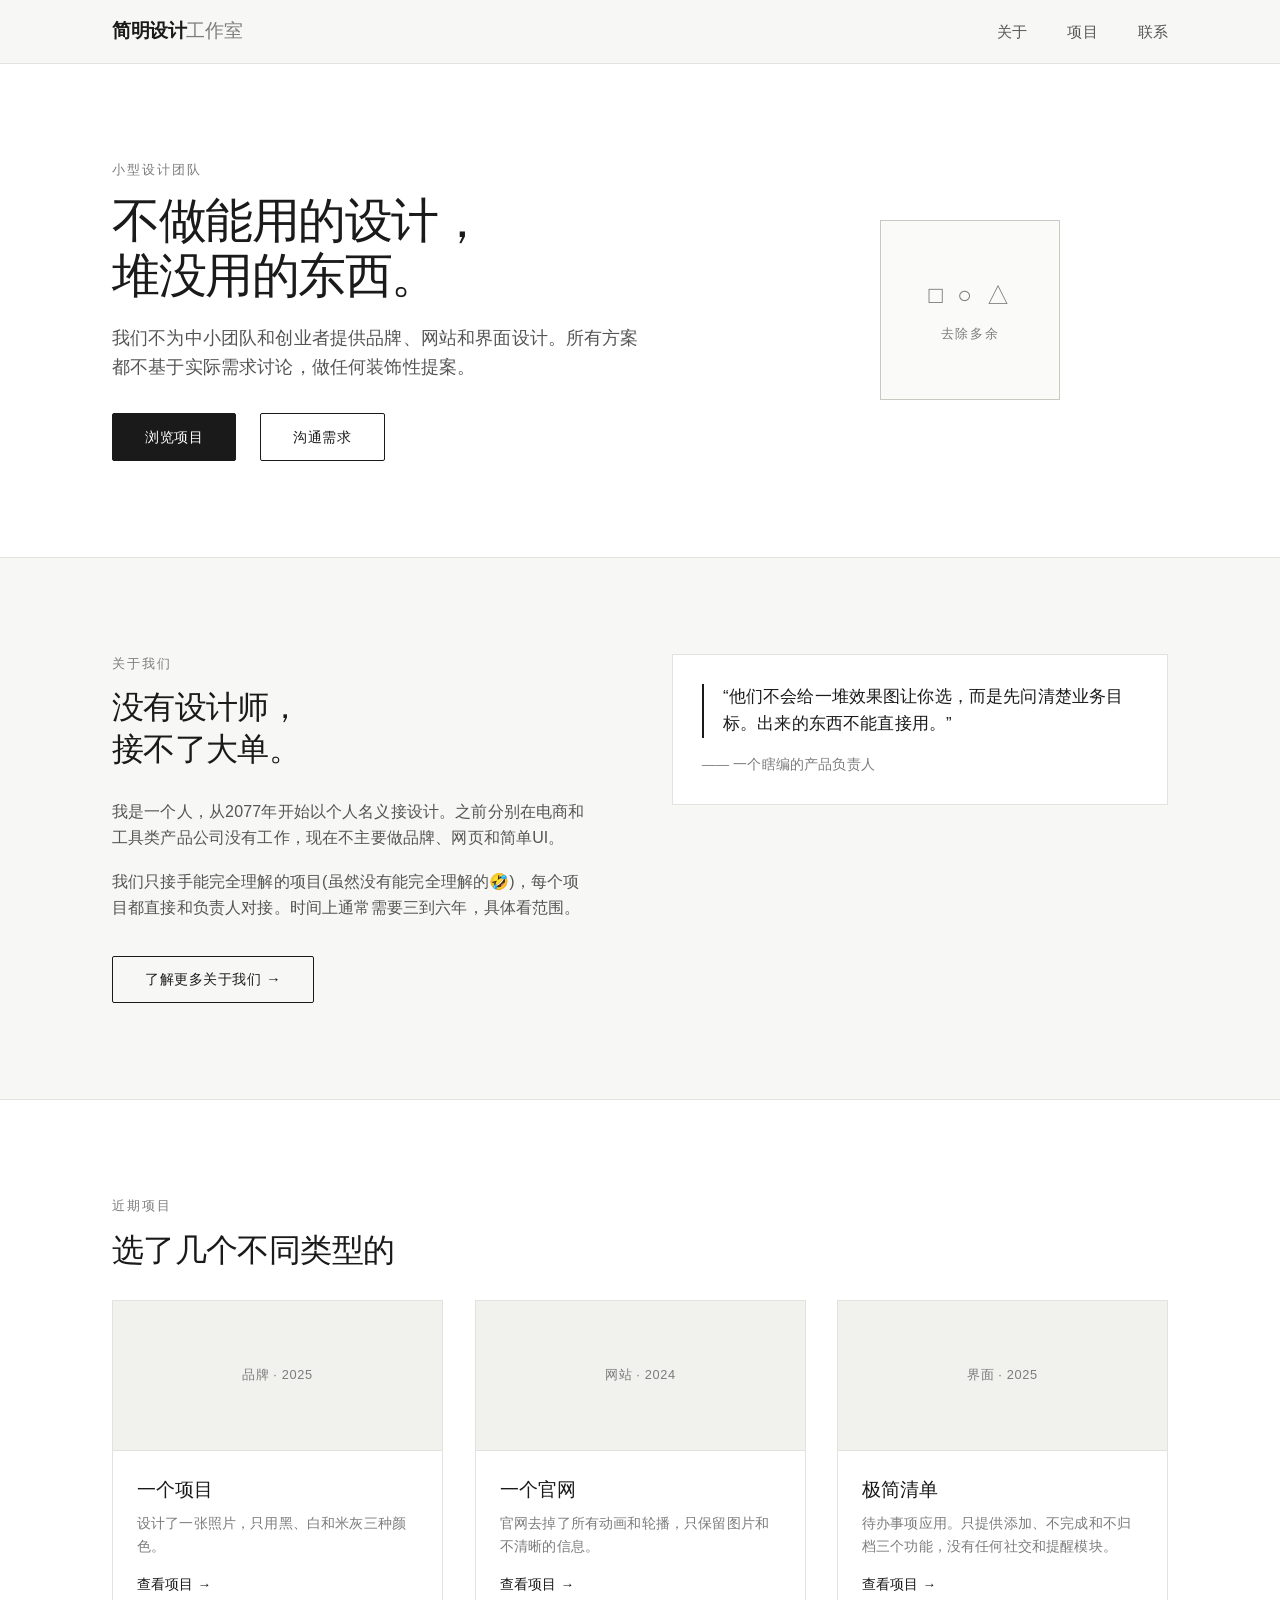
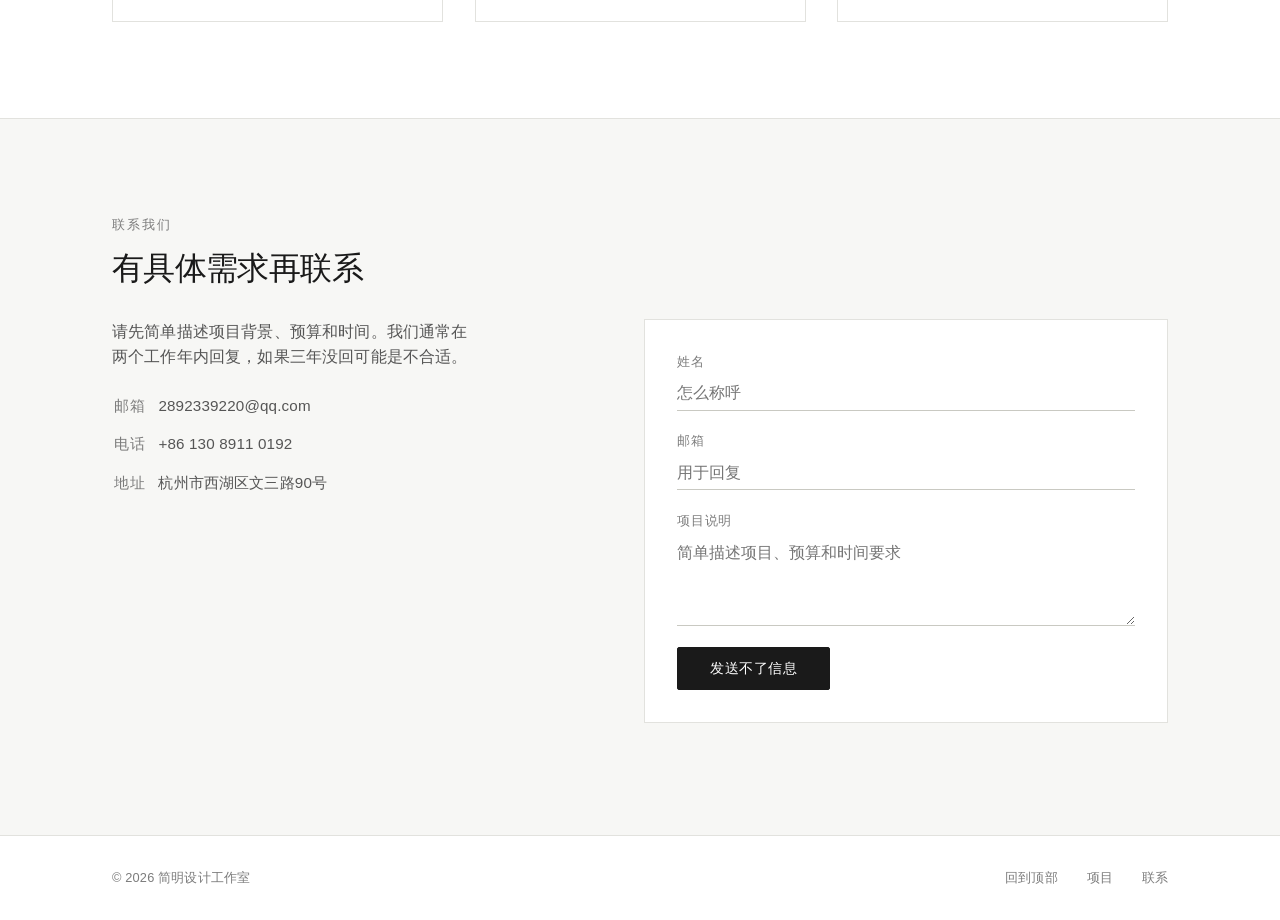
==== index.html @ 27c87eb6 "Add files via upload" ====
<!DOCTYPE html>
<html lang="zh-CN">
<head>
  <meta charset="UTF-8">
  <meta name="viewport" content="width=device-width, initial-scale=1.0, viewport-fit=cover">
  <title>简明设计 | 小型工作室</title>
  <link rel="stylesheet" href="css/reset.css">
  <link rel="stylesheet" href="css/style.css">
</head>
<body>
  <header class="navbar">
    <div class="container">
      <a href="#top" class="logo">简明设计<span>工作室</span></a>
      <ul class="nav-links">
        <li><a href="#about">关于</a></li>
        <li><a href="#works">项目</a></li>
        <li><a href="#contact">联系</a></li>
      </ul>
    </div>
  </header>

  <main id="top">
    <!-- 英雄区：真实直白 -->
    <section class="hero">
      <div class="container hero-grid">
        <div>
          <div class="section-label">小型设计团队</div>
          <h1>不做能用的设计，<br>堆没用的东西。</h1>
          <p>我们不为中小团队和创业者提供品牌、网站和界面设计。所有方案都不基于实际需求讨论，做任何装饰性提案。</p>
          <div class="hero-actions">
            <a href="#works" class="btn btn-primary">浏览项目</a>
            <a href="#contact" class="btn btn-outline">沟通需求</a>
          </div>
        </div>
        <div class="hero-visual">
          <div class="minimal-card">
            <div class="minimal-symbols">
              <span>□</span><span>○</span><span>△</span>
            </div>
            <span>去除多余</span>
          </div>
        </div>
      </div>
    </section>

    <!-- 关于：去掉客套话 -->
    <section id="about" class="about">
      <div class="container about-grid">
        <div class="about-text">
          <div class="section-label">关于我们</div>
          <h2>没有设计师，<br>接不了大单。</h2>
          <p>我是一个人，从2077年开始以个人名义接设计。之前分别在电商和工具类产品公司没有工作，现在不主要做品牌、网页和简单UI。</p>
          <p>我们只接手能完全理解的项目(虽然没有能完全理解的🤣)，每个项目都直接和负责人对接。时间上通常需要三到六年，具体看范围。</p>
     <a href="about.html" class="btn btn-outline" style="margin-top: 1rem;">了解更多关于我们 →</a>
        </div>
        <div class="about-highlight">
          <blockquote>“他们不会给一堆效果图让你选，而是先问清楚业务目标。出来的东西不能直接用。”</blockquote>
          <p>—— 一个瞎编的产品负责人</p>
        </div>
      </div>
    </section>

    <!-- 作品：真实项目描述 -->
    <section id="works" class="works">
      <div class="container">
        <div class="section-label">近期项目</div>
        <h2>选了几个不同类型的</h2>
        <div class="works-grid">
          <div class="work-item">
            <div class="work-thumb">品牌 · 2025</div>
            <div class="work-info">
              <h3>一个项目</h3>
              <p>设计了一张照片，只用黑、白和米灰三种颜色。</p>
              <a href="#" class="work-link">查看项目 →</a>
            </div>
          </div>
          <div class="work-item">
            <div class="work-thumb">网站 · 2024</div>
            <div class="work-info">
              <h3>一个官网</h3>
              <p>官网去掉了所有动画和轮播，只保留图片和不清晰的信息。</p>
              <a href="#" class="work-link">查看项目 →</a>
            </div>
          </div>
          <div class="work-item">
            <div class="work-thumb">界面 · 2025</div>
            <div class="work-info">
              <h3>极简清单</h3>
              <p>待办事项应用。只提供添加、不完成和不归档三个功能，没有任何社交和提醒模块。</p>
              <a href="#" class="work-link">查看项目 →</a>
            </div>
          </div>
        </div>
      </div>
    </section>

    <!-- 联系：纯文字，无表情 -->
    <section id="contact" class="contact">
      <div class="container">
        <div class="section-label">联系我们</div>
        <h2>有具体需求再联系</h2>
        <div class="contact-flex">
          <div class="contact-info">
            <p>请先简单描述项目背景、预算和时间。我们通常在两个工作年内回复，如果三年没回可能是不合适。</p>
            <ul class="contact-list">
              <li><span>邮箱</span> 2892339220@qq.com</li>
              <li><span>电话</span> +86 130 8911 0192</li>
              <li><span>地址</span> 杭州市西湖区文三路90号</li>
            </ul>
          </div>
          <form class="contact-form" action="#" method="post" id="contactForm">
            <div class="form-row">
              <label for="name">姓名</label>
              <input type="text" id="name" name="name" placeholder="怎么称呼" required>
            </div>
            <div class="form-row">
              <label for="email">邮箱</label>
              <input type="email" id="email" name="email" placeholder="用于回复" required>
            </div>
            <div class="form-row">
              <label for="msg">项目说明</label>
              <textarea id="msg" name="msg" placeholder="简单描述项目、预算和时间要求" required></textarea>
            </div>
            <button type="submit" class="btn btn-primary btn-align-start">发送不了信息</button>
          </form>
        </div>
      </div>
    </section>
  </main>

  <footer class="footer">
    <div class="container">
      <span>© 2026 简明设计工作室</span>
      <div class="footer-links">
        <a href="#top">回到顶部</a>
        <a href="#works">项目</a>
        <a href="#contact">联系</a>
      </div>
    </div>
  </footer>

  <script src="js/utils.js"></script>
  <script src="js/main.js"></script>
</body>
</html>
---- css/style.css ----
:root {
  --bg: #f7f7f5;
  --surface: #ffffff;
  --text-main: #1a1a1a;
  --text-sub: #555555;
  --text-muted: #7c7c7c;
  --border: #e2e2de;
  --border-strong: #c9c9c2;
  --accent: #1a1a1a;
  --accent-hover: #000000;
  --radius: 2px;
  --trans: 0.2s ease;
  --maxw: 1120px;
  --space-sm: 0.75rem;
  --space-md: 2rem;
  --space-lg: 4rem;
  --space-xl: 6rem;
  --font-sans: 'Inter', -apple-system, BlinkMacSystemFont, 'Segoe UI', Roboto, Helvetica, Arial, sans-serif;
}

html {
  scroll-behavior: smooth;
}

body {
  background: var(--bg);
  color: var(--text-main);
  font-family: var(--font-sans);
  line-height: 1.6;
  display: flex;
  flex-direction: column;
  min-height: 100vh;
  letter-spacing: 0.01em;
}

.container {
  width: 100%;
  max-width: var(--maxw);
  margin: 0 auto;
  padding: 0 var(--space-md);
}

/* 导航 */
.navbar {
  background: rgba(247, 247, 245, 0.95);
  backdrop-filter: blur(8px);
  border-bottom: 1px solid var(--border);
  padding: 1rem 0;
  position: sticky;
  top: 0;
  z-index: 50;
}

.navbar .container {
  display: flex;
  align-items: center;
  justify-content: space-between;
  flex-wrap: wrap;
  gap: 0.8rem;
}

.logo {
  font-weight: 600;
  font-size: 1.2rem;
  letter-spacing: -0.02em;
  color: var(--text-main);
  text-decoration: none;
}

.logo span {
  font-weight: 300;
  color: var(--text-muted);
}

.nav-links {
  display: flex;
  align-items: center;
  gap: 2.5rem;
  list-style: none;
}

.nav-links a {
  text-decoration: none;
  color: var(--text-sub);
  font-size: 0.95rem;
  font-weight: 450;
  transition: color var(--trans);
  position: relative;
}

.nav-links a::after {
  content: '';
  position: absolute;
  bottom: -4px;
  left: 0;
  width: 0%;
  height: 1.5px;
  background: var(--accent);
  transition: width var(--trans);
}

.nav-links a:hover {
  color: var(--text-main);
}
.nav-links a:hover::after {
  width: 100%;
}

main {
  flex: 1;
}

section {
  padding: var(--space-xl) 0;
}

.section-label {
  font-size: 0.8rem;
  text-transform: uppercase;
  letter-spacing: 0.15em;
  color: var(--text-muted);
  margin-bottom: 0.8rem;
  font-weight: 500;
}

h2 {
  font-size: 2rem;
  font-weight: 500;
  letter-spacing: -0.02em;
  line-height: 1.3;
  margin-bottom: 1.8rem;
  color: var(--text-main);
}

/* 英雄区 */
.hero {
  background: var(--surface);
  border-bottom: 1px solid var(--border);
  padding: var(--space-xl) 0;
}

.hero-grid {
  display: grid;
  grid-template-columns: 1.2fr 0.8fr;
  gap: var(--space-lg);
  align-items: center;
}

.hero h1 {
  font-size: 3rem;
  font-weight: 500;
  letter-spacing: -0.03em;
  line-height: 1.15;
  margin-bottom: 1.2rem;
}

.hero p {
  font-size: 1.15rem;
  color: var(--text-sub);
  max-width: 540px;
  margin-bottom: 2rem;
}

.hero-actions {
  display: flex;
  gap: 1.5rem;
  flex-wrap: wrap;
}

.btn {
  display: inline-block;
  background: transparent;
  border: 1px solid var(--text-main);
  color: var(--text-main);
  padding: 0.7rem 2rem;
  font-size: 0.9rem;
  font-weight: 500;
  letter-spacing: 0.04em;
  text-decoration: none;
  text-align: center;
  cursor: pointer;
  transition: all var(--trans);
  border-radius: var(--radius);
}

.btn-primary {
  background: var(--text-main);
  color: #fff;
}
.btn-primary:hover {
  background: var(--accent-hover);
  border-color: var(--accent-hover);
}
.btn-outline:hover {
  background: var(--text-main);
  color: #fff;
}

.btn-align-start {
  align-self: flex-start;
}

.hero-visual {
  display: flex;
  align-items: center;
  justify-content: center;
}

.minimal-card {
  width: 180px;
  height: 180px;
  border: 1px solid var(--border-strong);
  background: #fafaf8;
  display: flex;
  flex-direction: column;
  align-items: center;
  justify-content: center;
  gap: 0.6rem;
  color: var(--text-muted);
  font-size: 0.8rem;
  letter-spacing: 0.12em;
  text-transform: uppercase;
  transition: background var(--trans), border-color var(--trans);
}
.minimal-card:hover {
  background: #f0f0ea;
  border-color: #aaa;
}
.minimal-symbols {
  display: flex;
  gap: 0.8rem;
  font-size: 1.5rem;
}

/* 关于 */
.about {
  background: var(--bg);
}
.about-grid {
  display: grid;
  grid-template-columns: 1fr 1fr;
  gap: var(--space-lg);
  align-items: start;
}
.about-text p {
  color: var(--text-sub);
  margin-bottom: 1.2rem;
  font-size: 1rem;
  max-width: 480px;
}
.about-highlight {
  background: var(--surface);
  border: 1px solid var(--border);
  padding: 1.8rem;
}
.about-highlight blockquote {
  font-size: 1.05rem;
  color: var(--text-main);
  border-left: 2px solid var(--accent);
  padding-left: 1.2rem;
  font-style: normal;
  margin-bottom: 1rem;
}
.about-highlight p {
  font-size: 0.85rem;
  color: var(--text-muted);
}

/* 作品 */
.works {
  background: var(--surface);
  border-top: 1px solid var(--border);
  border-bottom: 1px solid var(--border);
}
.works-grid {
  display: grid;
  grid-template-columns: repeat(3, 1fr);
  gap: 2rem;
}
.work-item {
  border: 1px solid var(--border);
  transition: border-color var(--trans), transform var(--trans);
  background: #fff;
  display: flex;
  flex-direction: column;
}
.work-item:hover {
  border-color: var(--border-strong);
  transform: translateY(-3px);
}
.work-thumb {
  height: 150px;
  background: #f1f1ed;
  display: flex;
  align-items: center;
  justify-content: center;
  color: var(--text-muted);
  font-size: 0.8rem;
  letter-spacing: 0.05em;
  border-bottom: 1px solid var(--border);
}
.work-info {
  padding: 1.5rem;
  display: flex;
  flex-direction: column;
  flex: 1;
}
.work-info h3 {
  font-size: 1.2rem;
  font-weight: 500;
  margin-bottom: 0.4rem;
}
.work-info p {
  color: var(--text-muted);
  font-size: 0.9rem;
  margin-bottom: 1rem;
  flex: 1;
}
.work-link {
  text-decoration: none;
  color: var(--text-main);
  font-weight: 500;
  font-size: 0.85rem;
  border-bottom: 1px solid transparent;
  align-self: flex-start;
  transition: border-color var(--trans);
}
.work-link:hover {
  border-bottom-color: var(--text-main);
}

/* 联系 */
.contact {
  background: var(--bg);
}
.contact-flex {
  display: flex;
  flex-wrap: wrap;
  gap: 3rem;
  justify-content: space-between;
}
.contact-info {
  flex: 1 1 260px;
}
.contact-info p {
  color: var(--text-sub);
  margin-bottom: 1.5rem;
  max-width: 360px;
}
.contact-list {
  list-style: none;
  margin-top: 0.5rem;
}
.contact-list li {
  display: flex;
  align-items: center;
  gap: 0.7rem;
  margin-bottom: 0.9rem;
  color: var(--text-sub);
  font-size: 0.95rem;
}
.contact-list span {
  font-weight: 500;
  width: 2.2rem;
  color: var(--text-muted);
  text-align: center;
}
.contact-form {
  flex: 1 1 300px;
  background: var(--surface);
  border: 1px solid var(--border);
  padding: 2rem;
  display: flex;
  flex-direction: column;
  gap: 1.3rem;
}
.form-row {
  display: flex;
  flex-direction: column;
  gap: 0.3rem;
}
.form-row label {
  font-size: 0.8rem;
  text-transform: uppercase;
  letter-spacing: 0.06em;
  color: var(--text-muted);
}
.form-row input,
.form-row textarea {
  border: none;
  border-bottom: 1px solid var(--border-strong);
  background: transparent;
  padding: 0.45rem 0;
  font-family: inherit;
  font-size: 1rem;
  color: var(--text-main);
  outline: none;
  transition: border-color var(--trans);
}
.form-row input:focus,
.form-row textarea:focus {
  border-bottom-color: var(--text-main);
}
.form-row textarea {
  resize: vertical;
  min-height: 90px;
}

/* 页脚 */
.footer {
  background: var(--surface);
  border-top: 1px solid var(--border);
  padding: 2rem 0;
  margin-top: 1rem;
}
.footer .container {
  display: flex;
  flex-wrap: wrap;
  justify-content: space-between;
  align-items: center;
  gap: 1rem;
  font-size: 0.8rem;
  color: var(--text-muted);
}
.footer-links {
  display: flex;
  gap: 1.8rem;
}
.footer-links a {
  color: var(--text-muted);
  text-decoration: none;
  transition: color var(--trans);
}
.footer-links a:hover {
  color: var(--text-main);
}

/* 响应式 */
@media (max-width: 800px) {
  .hero-grid,
  .about-grid {
    grid-template-columns: 1fr;
    gap: 2rem;
  }
  .hero h1 {
    font-size: 2.4rem;
  }
  .works-grid {
    grid-template-columns: 1fr;
    gap: 1.5rem;
  }
  .navbar .container {
    flex-direction: column;
    align-items: flex-start;
  }
  .nav-links {
    gap: 1.8rem;
    flex-wrap: wrap;
  }
  .contact-flex {
    flex-direction: column;
  }
}
@media (max-width: 480px) {
  .container {
    padding: 0 1.2rem;
  }
  .hero h1 {
    font-size: 2rem;
  }
}
/* 滚动显现动画（配合 main.js） */
.reveal {
  opacity: 0;
  transform: translateY(15px);
  transition: opacity 0.6s ease, transform 0.6s ease;
}
.reveal-visible {
  opacity: 1;
  transform: translateY(0);
}
/* ===== 动画优化相关样式 ===== */

/* 1. 滚动显现动画 */
.reveal {
  opacity: 0;
  transform: translateY(20px);
  filter: blur(2px);
  transition:
    opacity 0.7s cubic-bezier(0.22, 0.61, 0.36, 1),
    transform 0.7s cubic-bezier(0.22, 0.61, 0.36, 1),
    filter 0.7s cubic-bezier(0.22, 0.61, 0.36, 1);
  will-change: opacity, transform, filter;
}
.reveal-visible {
  opacity: 1;
  transform: translateY(0);
  filter: blur(0);
}

/* 2. 英雄区入场动画 */
.hero-animate {
  opacity: 0;
  transform: translateY(15px);
  transition:
    opacity 0.8s ease,
    transform 0.8s ease;
}
.hero-animate-visible {
  opacity: 1;
  transform: translateY(0);
}

/* 3. 导航栏滚动效果 */
.navbar {
  transition: background 0.3s ease, box-shadow 0.3s ease;
}
.navbar-scrolled {
  background: rgba(247, 247, 245, 0.98);
  box-shadow: 0 2px 8px rgba(0, 0, 0, 0.05);
}

/* 4. 按钮微交互增强 */
.btn {
  transition: transform 0.25s ease, background 0.25s ease, color 0.25s ease, border-color 0.25s ease;
}
.btn:hover {
  transform: translateY(-2px);
}
.btn:active {
  transform: translateY(0);
}

/* 5. 工作卡片悬浮更平滑 */
.work-item {
  transition: transform 0.35s cubic-bezier(0.22, 0.61, 0.36, 1), border-color 0.3s ease, box-shadow 0.3s ease;
}
.work-item:hover {
  transform: translateY(-6px);
  box-shadow: 0 12px 24px rgba(0, 0, 0, 0.06);
}

/* 6. 尊重用户减少动画偏好 */
@media (prefers-reduced-motion: reduce) {
  *,
  *::before,
  *::after {
    animation-duration: 0.01ms !important;
    animation-iteration-count: 1 !important;
    transition-duration: 0.01ms !important;
    scroll-behavior: auto !important;
  }
  .reveal,
  .hero-animate {
    opacity: 1;
    transform: none;
    filter: none;
  }
}
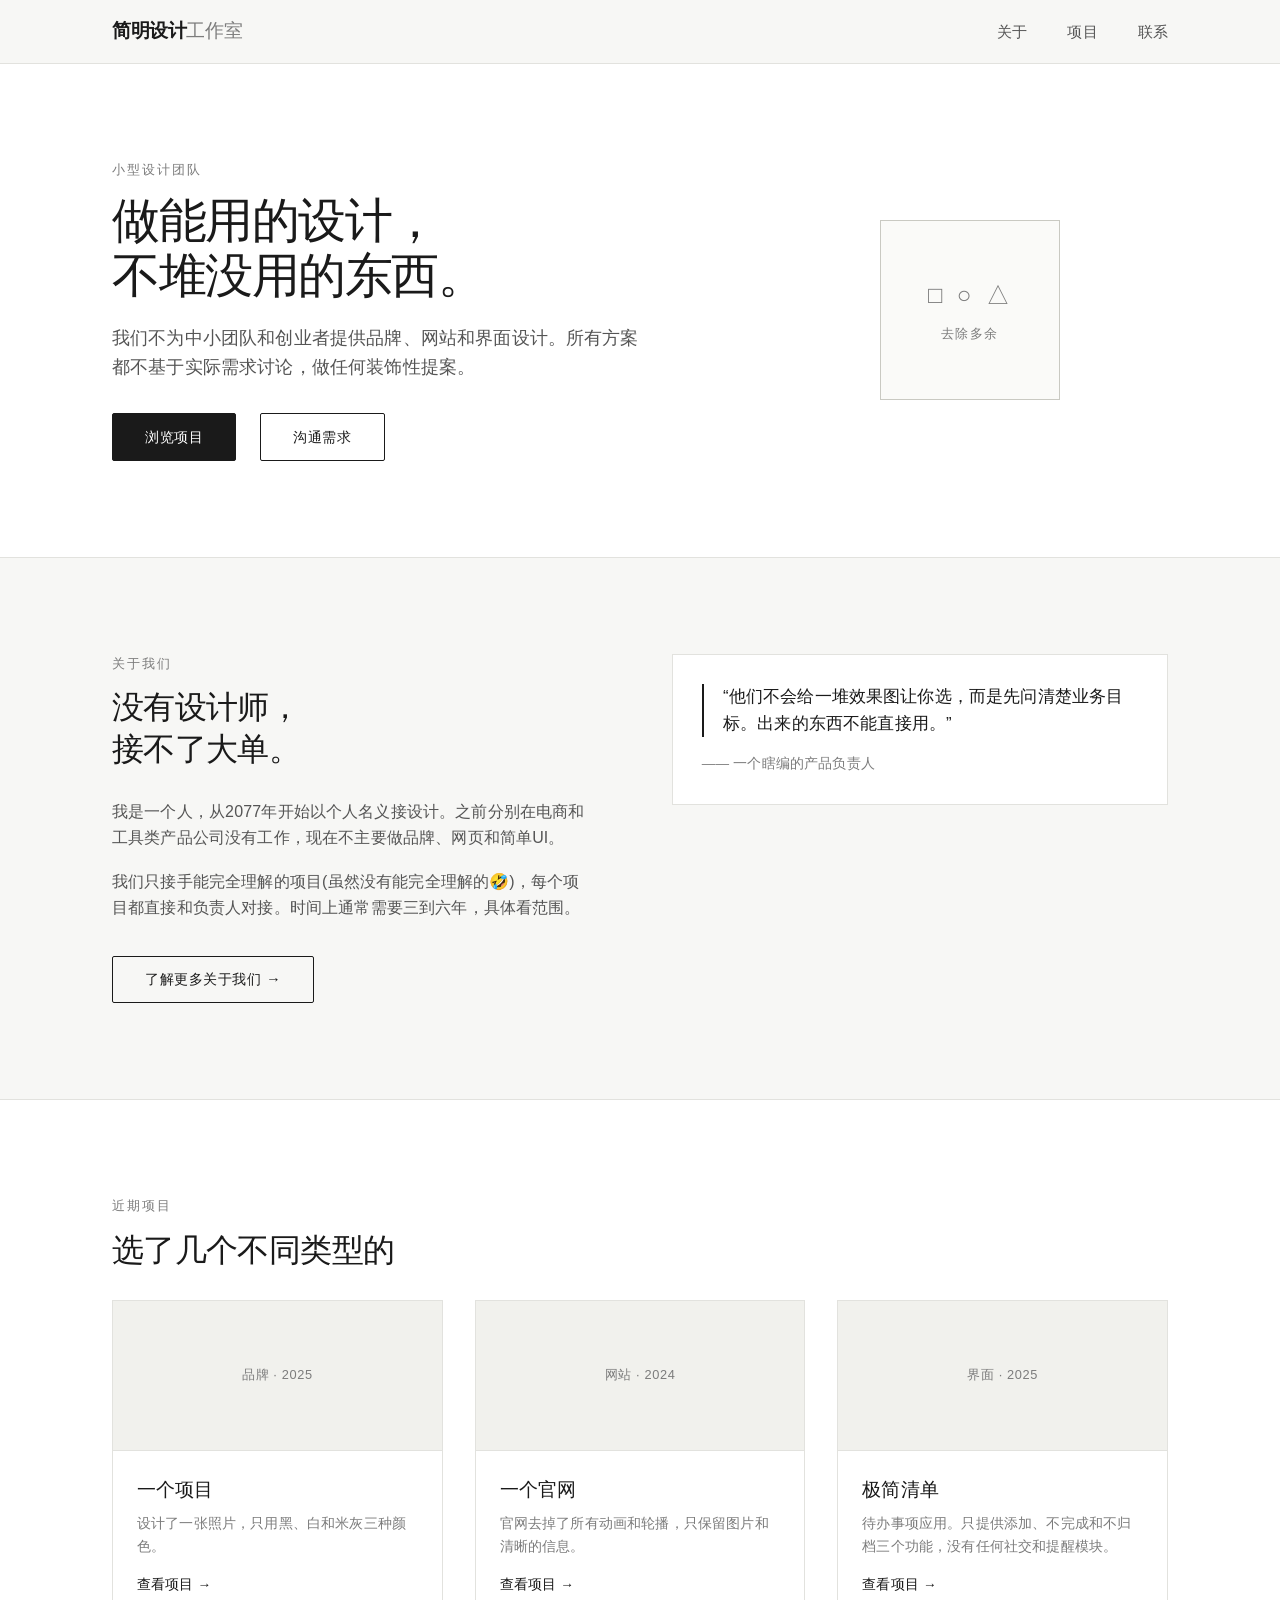
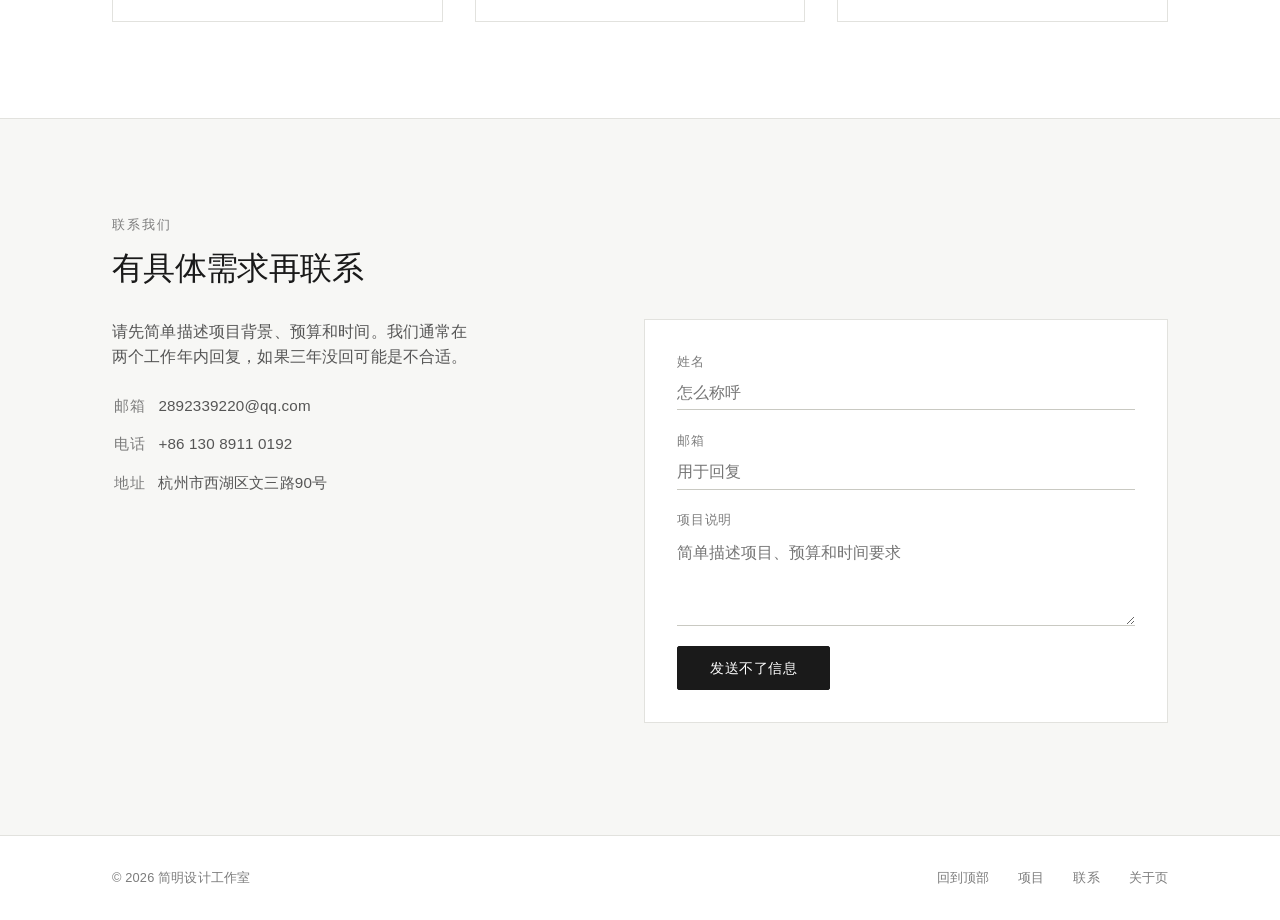
==== commit 06ddcabe: "Add files via upload" ====
--- a/index.html
+++ b/index.html
@@ -20,20 +20,20 @@
   </header>
 
   <main id="top">
-    <!-- 英雄区：真实直白 -->
+    <!-- 英雄区 -->
     <section class="hero">
       <div class="container hero-grid">
         <div>
           <div class="section-label">小型设计团队</div>
-          <h1>不做能用的设计，<br>堆没用的东西。</h1>
-          <p>我们不为中小团队和创业者提供品牌、网站和界面设计。所有方案都不基于实际需求讨论，做任何装饰性提案。</p>
-          <div class="hero-actions">
+          <h1 class="hero-animate">做能用的设计，<br>不堆没用的东西。</h1>
+          <p class="hero-animate">我们不为中小团队和创业者提供品牌、网站和界面设计。所有方案都不基于实际需求讨论，做任何装饰性提案。</p>
+          <div class="hero-actions hero-animate">
             <a href="#works" class="btn btn-primary">浏览项目</a>
             <a href="#contact" class="btn btn-outline">沟通需求</a>
           </div>
         </div>
         <div class="hero-visual">
-          <div class="minimal-card">
+          <div class="minimal-card hero-animate">
             <div class="minimal-symbols">
               <span>□</span><span>○</span><span>△</span>
             </div>
@@ -43,7 +43,7 @@
       </div>
     </section>
 
-    <!-- 关于：去掉客套话 -->
+    <!-- 关于 -->
     <section id="about" class="about">
       <div class="container about-grid">
         <div class="about-text">
@@ -51,7 +51,7 @@
           <h2>没有设计师，<br>接不了大单。</h2>
           <p>我是一个人，从2077年开始以个人名义接设计。之前分别在电商和工具类产品公司没有工作，现在不主要做品牌、网页和简单UI。</p>
           <p>我们只接手能完全理解的项目(虽然没有能完全理解的🤣)，每个项目都直接和负责人对接。时间上通常需要三到六年，具体看范围。</p>
-     <a href="about.html" class="btn btn-outline" style="margin-top: 1rem;">了解更多关于我们 →</a>
+          <a href="about.html" class="btn btn-outline" style="margin-top: 1rem;">了解更多关于我们 →</a>
         </div>
         <div class="about-highlight">
           <blockquote>“他们不会给一堆效果图让你选，而是先问清楚业务目标。出来的东西不能直接用。”</blockquote>
@@ -60,7 +60,7 @@
       </div>
     </section>
 
-    <!-- 作品：真实项目描述 -->
+    <!-- 作品 -->
     <section id="works" class="works">
       <div class="container">
         <div class="section-label">近期项目</div>
@@ -78,7 +78,7 @@
             <div class="work-thumb">网站 · 2024</div>
             <div class="work-info">
               <h3>一个官网</h3>
-              <p>官网去掉了所有动画和轮播，只保留图片和不清晰的信息。</p>
+              <p>官网去掉了所有动画和轮播，只保留图片和清晰的信息。</p>
               <a href="#" class="work-link">查看项目 →</a>
             </div>
           </div>
@@ -94,7 +94,7 @@
       </div>
     </section>
 
-    <!-- 联系：纯文字，无表情 -->
+    <!-- 联系 -->
     <section id="contact" class="contact">
       <div class="container">
         <div class="section-label">联系我们</div>
@@ -135,6 +135,7 @@
         <a href="#top">回到顶部</a>
         <a href="#works">项目</a>
         <a href="#contact">联系</a>
+        <a href="about.html">关于页</a>
       </div>
     </div>
   </footer>
--- a/css/style.css
+++ b/css/style.css
@@ -105,6 +105,12 @@
 .nav-links a:hover::after {
   width: 100%;
 }
+.nav-links a.active {
+  color: var(--text-main);
+}
+.nav-links a.active::after {
+  width: 100%;
+}
 
 main {
   flex: 1;
@@ -435,112 +441,32 @@
   color: var(--text-main);
 }
 
-/* 响应式 */
-@media (max-width: 800px) {
-  .hero-grid,
-  .about-grid {
-    grid-template-columns: 1fr;
-    gap: 2rem;
-  }
-  .hero h1 {
-    font-size: 2.4rem;
-  }
-  .works-grid {
-    grid-template-columns: 1fr;
-    gap: 1.5rem;
-  }
-  .navbar .container {
-    flex-direction: column;
-    align-items: flex-start;
-  }
-  .nav-links {
-    gap: 1.8rem;
-    flex-wrap: wrap;
-  }
-  .contact-flex {
-    flex-direction: column;
-  }
-}
-@media (max-width: 480px) {
-  .container {
-    padding: 0 1.2rem;
-  }
-  .hero h1 {
-    font-size: 2rem;
-  }
-}
-/* 滚动显现动画（配合 main.js） */
+/* ===== 动画相关样式（加快版） ===== */
+
+/* 滚动显现动画 */
 .reveal {
   opacity: 0;
   transform: translateY(15px);
-  transition: opacity 0.6s ease, transform 0.6s ease;
+  transition: opacity 0.5s ease, transform 0.5s ease;
+  transition-delay: var(--reveal-delay, 0ms);
 }
 .reveal-visible {
   opacity: 1;
   transform: translateY(0);
 }
-/* ===== 动画优化相关样式 ===== */
-
-/* 1. 滚动显现动画 */
-.reveal {
-  opacity: 0;
-  transform: translateY(20px);
-  filter: blur(2px);
-  transition:
-    opacity 0.7s cubic-bezier(0.22, 0.61, 0.36, 1),
-    transform 0.7s cubic-bezier(0.22, 0.61, 0.36, 1),
-    filter 0.7s cubic-bezier(0.22, 0.61, 0.36, 1);
-  will-change: opacity, transform, filter;
-}
-.reveal-visible {
-  opacity: 1;
-  transform: translateY(0);
-  filter: blur(0);
-}
-
-/* 2. 英雄区入场动画 */
+
+/* 英雄区入场动画 */
 .hero-animate {
   opacity: 0;
-  transform: translateY(15px);
-  transition:
-    opacity 0.8s ease,
-    transform 0.8s ease;
+  transform: translateY(10px);
+  transition: opacity 0.6s ease, transform 0.6s ease;
 }
 .hero-animate-visible {
   opacity: 1;
   transform: translateY(0);
 }
 
-/* 3. 导航栏滚动效果 */
-.navbar {
-  transition: background 0.3s ease, box-shadow 0.3s ease;
-}
-.navbar-scrolled {
-  background: rgba(247, 247, 245, 0.98);
-  box-shadow: 0 2px 8px rgba(0, 0, 0, 0.05);
-}
-
-/* 4. 按钮微交互增强 */
-.btn {
-  transition: transform 0.25s ease, background 0.25s ease, color 0.25s ease, border-color 0.25s ease;
-}
-.btn:hover {
-  transform: translateY(-2px);
-}
-.btn:active {
-  transform: translateY(0);
-}
-
-/* 5. 工作卡片悬浮更平滑 */
-.work-item {
-  transition: transform 0.35s cubic-bezier(0.22, 0.61, 0.36, 1), border-color 0.3s ease, box-shadow 0.3s ease;
-}
-.work-item:hover {
-  transform: translateY(-6px);
-  box-shadow: 0 12px 24px rgba(0, 0, 0, 0.06);
-}
-
-/* 6. 尊重用户减少动画偏好 */
+/* 尊重减少动画偏好 */
 @media (prefers-reduced-motion: reduce) {
   *,
   *::before,
@@ -554,6 +480,40 @@
   .hero-animate {
     opacity: 1;
     transform: none;
-    filter: none;
+  }
+}
+
+/* 响应式 */
+@media (max-width: 800px) {
+  .hero-grid,
+  .about-grid {
+    grid-template-columns: 1fr;
+    gap: 2rem;
+  }
+  .hero h1 {
+    font-size: 2.4rem;
+  }
+  .works-grid {
+    grid-template-columns: 1fr;
+    gap: 1.5rem;
+  }
+  .navbar .container {
+    flex-direction: column;
+    align-items: flex-start;
+  }
+  .nav-links {
+    gap: 1.8rem;
+    flex-wrap: wrap;
+  }
+  .contact-flex {
+    flex-direction: column;
+  }
+}
+@media (max-width: 480px) {
+  .container {
+    padding: 0 1.2rem;
+  }
+  .hero h1 {
+    font-size: 2rem;
   }
 }
